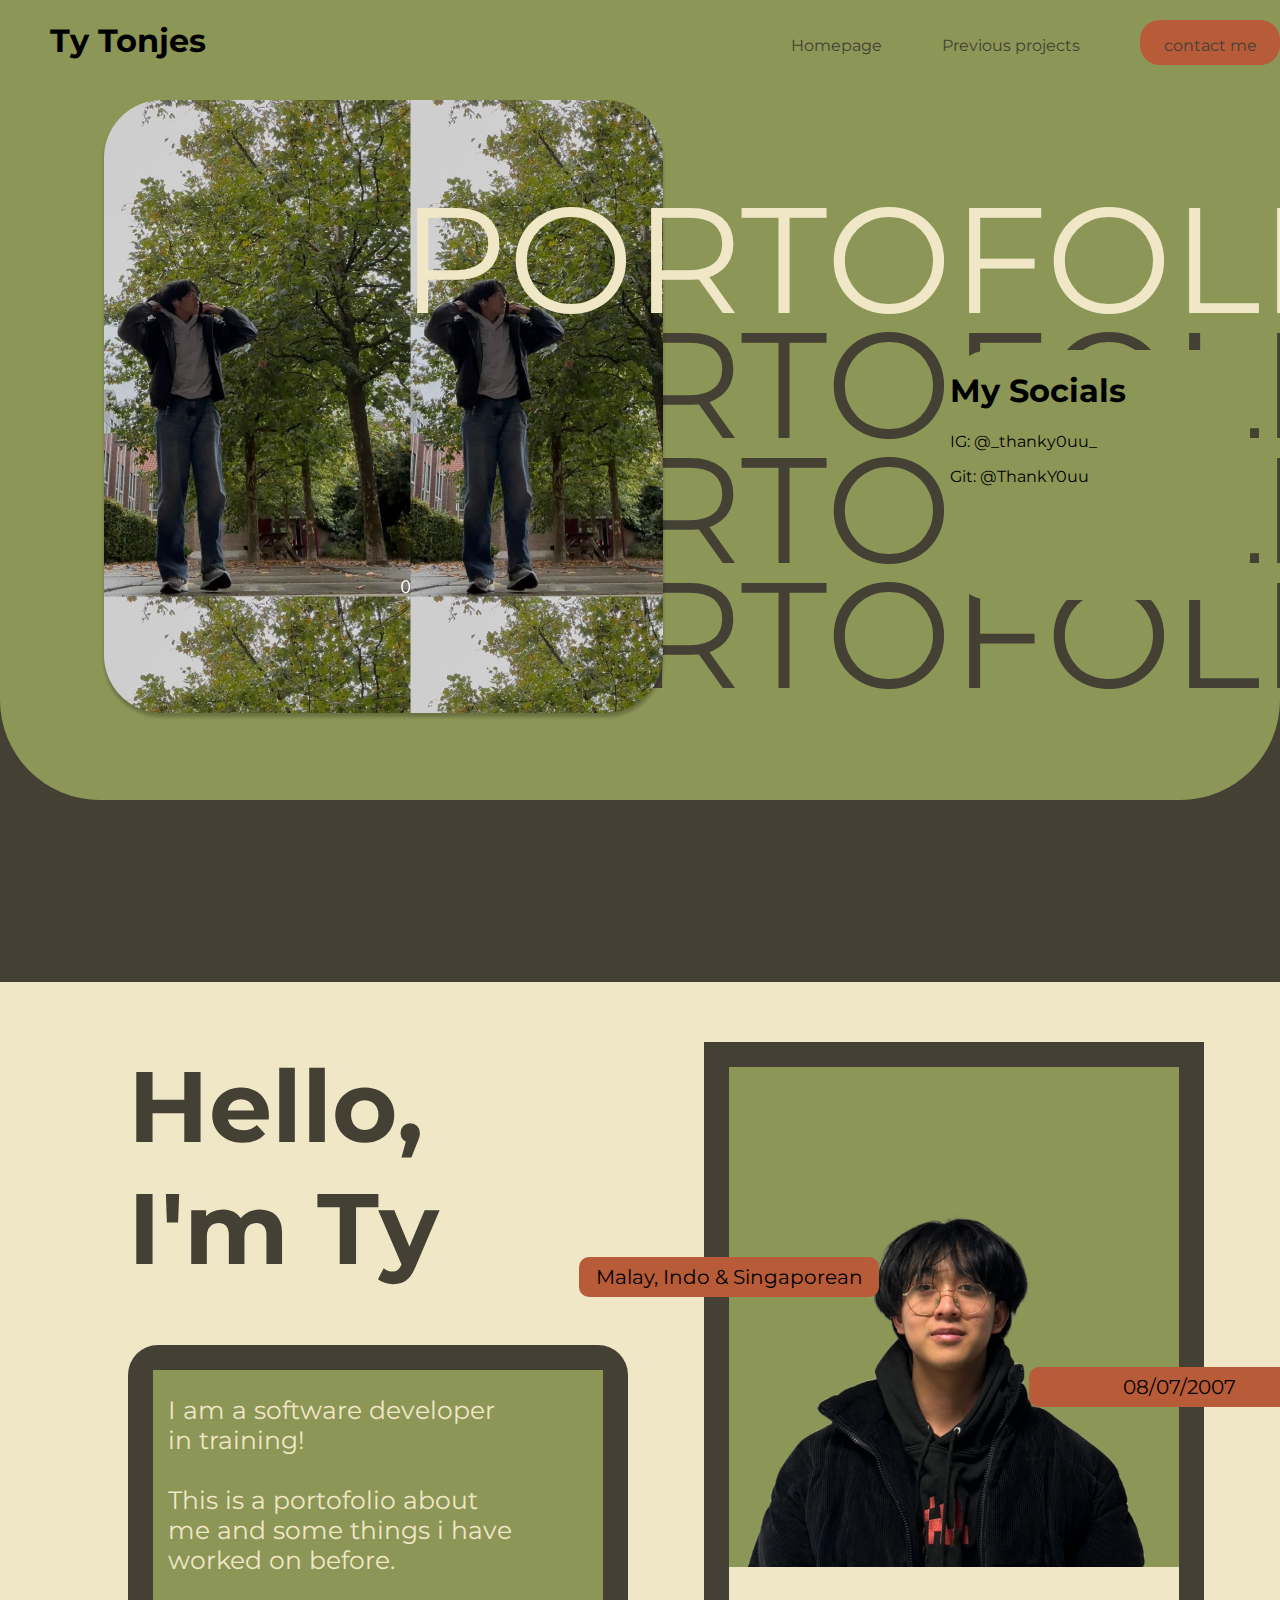
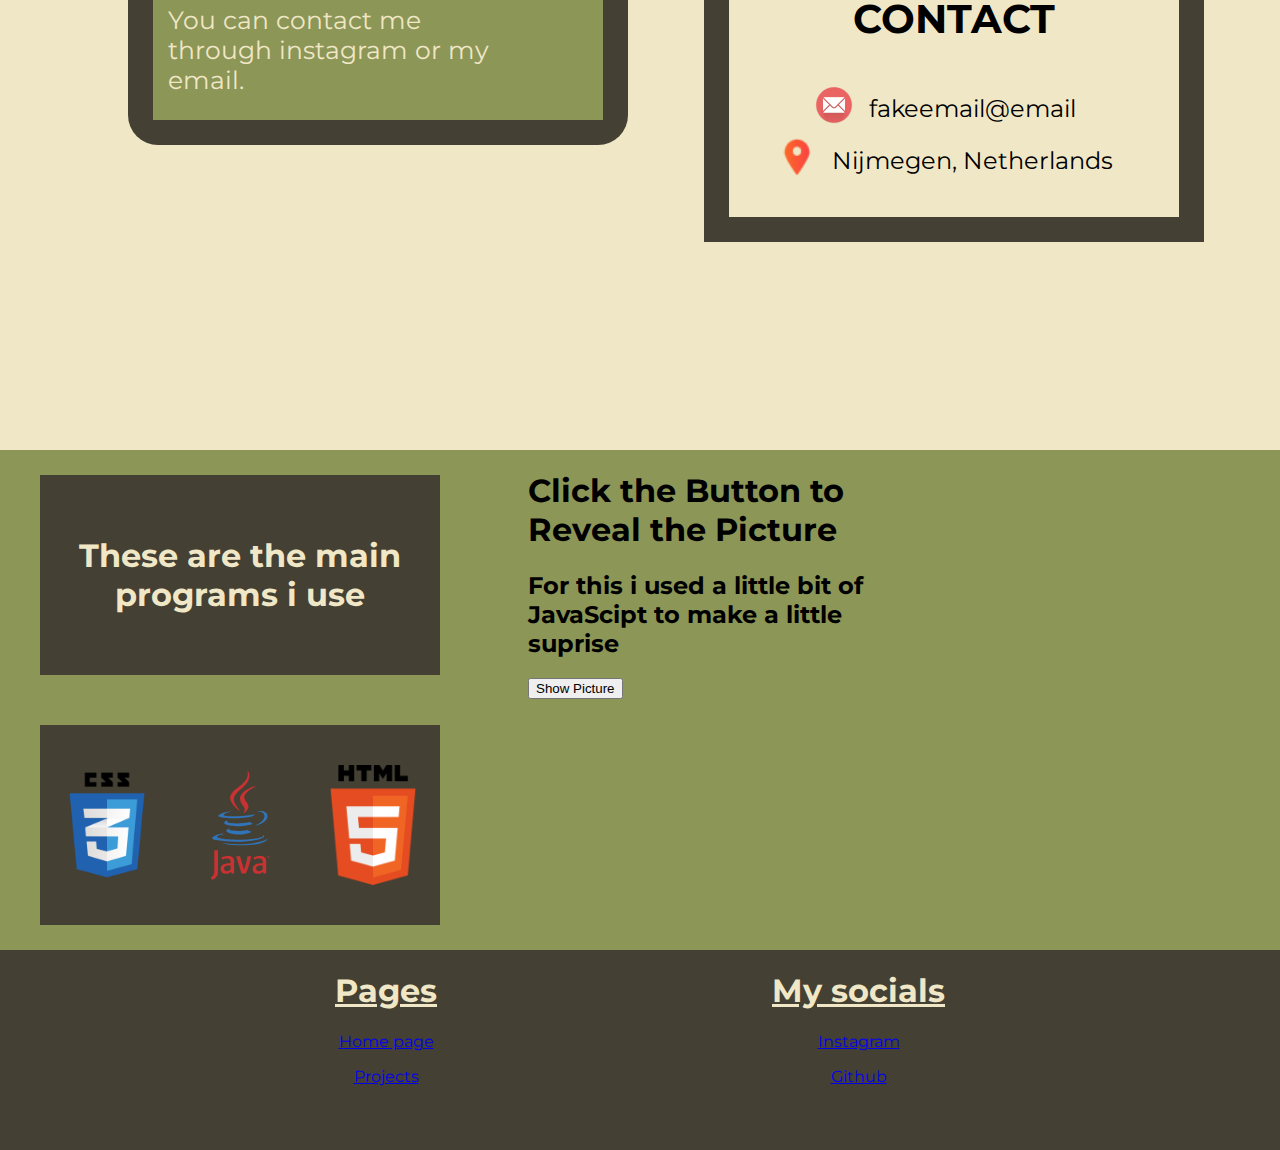
==== index.html @ f1e043d8 "cool changes" ====
<!DOCTYPE html>
<html lang="en">

<head>
    <title> hoofd pagina </title>
    <link rel="stylesheet" href="css/portofolio.css">
    <link href="https://fonts.googleapis.com/css2?family=Jacques+Francois&display=swap" rel="stylesheet">
    <link href='https://fonts.googleapis.com/css?family=Montserrat' rel='stylesheet'>
</head>


<body>
    <header>
        <div class="header-background">
            <div class="buttons">
                <div class="home-button">
                    <h1>Ty Tonjes</h1>
                </div>
                <div class="links">
                    <div class="links-pages">
                        <a href="index.html">
                            <p>Homepage</p>
                        </a>


                        <a href="projects.html">
                            <p>Previous projects</p>
                        </a>
                        <div class="contact-link">
                            <a href="contact.html">
                                <p>contact me</p>
                            </a>
                        </div>

                    </div>
                </div>
            </div>
            <div class="fit-midden">
                <p class="portofol text1">PORTOFOLIO</p>
                <img class="img-header" src="fotos/headerfoto.png" alt="">
                <p class="portofol text2">PORTOFOLIO</p>
                <p class="portofol text3">PORTOFOLIO</p>
                <p class="portofol text4">PORTOFOLIO</p>
                <div class="porto-contact">
                    <h1>My Socials</h1>
                    <p>IG: @_thanky0uu_</p>
                    <p>Git: @ThankY0uu</p>
                </div>
            </div>
            <div class="grijs-blok"></div>
    </header>
    <div class="onder">
        <div class="description">
            <div class="hello">
                <h1 class="hello-text">Hello, I'm Ty</h1>
            </div>
            <div class="about-me-box">
                <div class="about-me">
                    <div class="about-me-text">
                        <p class="about-me-move">
                            I am a software developer in training! <br><br>
                            This is a portofolio about me and some things
                            i have worked on before.<br> <br>

                            You can contact me through instagram or my email.
                        </p>
                    </div>
                </div>
            </div>
        </div>
        <div class="contact-form">
            <div class="contact-box">

                <div class="contact-picture">
                    <div class="contact-picture-me"><img src="fotos/me.png" alt="foto van mij"></div>
                    <div class="age contact-extra">08/07/2007
                    </div>
                    <div class="ethnicity contact-extra"> Malay, Indo & Singaporean
                    </div>
                </div>
                <div class="contact-info">
                    <h1>CONTACT</h1>
                    <div class="con">
                        <img src="fotos/image 11.png" alt="">
                        <p class="cont">fakeemail@email</p>
                    </div>
                    <div class="con conbodem">
                        <img src="fotos/image 10.png" alt="">
                        <p class="cont">Nijmegen, Netherlands</p>
                    </div>
                </div>
            </div>
        </div>
    </div>
    <div class="specialty">
        <div class="program">
            <div class="programmas-shape">
                <div class="programmas p-text">
                    <h1>These are the main programs i use</h1>
                </div>
                <div class="programmas p-img">
                    <img src="fotos/css logo.png" alt="picture of CSS">
                    <img src="fotos/java-logo-svg-vector.svg " alt="picture of Java">
                    <img src="fotos/HTML5_logo_and_wordmark.svg.png " alt="picture of HTML5">


                </div>
            </div>
        </div>
        <div class="picture-suprise">
            <h1>Click the Button to Reveal the Picture</h1>
            <h2>For this i used a little bit of JavaScipt to make a little suprise</h2>
            <button id="toggle-Button">Show Picture</button>

        </div>
         <img id="my-image" src="fotos/Image (1).jpg" alt="A placeholder image">

    </div>
    <footer>
        <div class="footer-shape">
            <div class="pages">
                <h1>Pages</h1>
                <a href="index.html">
                    <p class="link-footer">Home page</p>
                </a>

                <a href="projects.html">
                    <p class="link-footer">Projects</p>
                </a>
            </div>
            <div class="socials">
                <h1>My socials</h1>
                <a href="https://www.instagram.com/_thanky0uu_/">
                    <p class="link-footer">Instagram</p>
                </a>
                <a href="https://github.com/ThankY0uu">
                    <p class="link-footer">Github</p>
                </a>

            </div>
        </div>
    </footer>

</body>
<script>
    // Get references to the button and image
    const button = document.getElementById('toggle-Button');
    const image = document.getElementById('my-image');

    // Add an event listener to the button
    button.addEventListener('click', () => {
        if (image.style.display === 'none' || image.style.display === '') {
            // Show the image
            image.style.display = 'block';
            button.textContent = 'Hide Picture';
        } else {
            // Hide the image
            image.style.display = 'none';
            button.textContent = 'Show Picture';
        }
    });
</script>

</html>
---- css/portofolio.css ----
/*universal code*/
body {
    background-color: #F0E7C6;
    margin: 0;
    font-family: 'montserrat';

}



a:hover {
    color: #B85B39;
    text-decoration: dashed;
}

.links-pages a:visited {
    color: #444034;

}

.links-pages a:hover {
    color: #B85B39;

}

footer h1 {
    text-decoration: underline;

}

footer a:visited {
    color: #F0E7C6;

}

footer a:hover {
    color: #B85B39;

}

.buttons {
    display: flex;
    width: auto;
    justify-content: space-between;

}

.links {
    display: flex;

    width: auto;
    padding-top: 20px;
}

.home-button {
    padding-left: 50px;
}

.links-pages {
    justify-content: flex-end;
    display: flex;
    gap: 60px;
    color: #444034;
}

.links-pages a:link {
    color: #444034;
    text-decoration: none;
}

.contact-link {
    width: 140px;
    height: 15px;
    padding-bottom: 30px;
    background-color: #B85B39;
    justify-content: center;
    display: flex;
    border-radius: 20px;
}

.contact-link a:link {
    color: #444034;
}

.contact-link a:hover {
    color: #8C9657;
}

.header-background {
    background-color: #8C9657;
    width: 100%;
    height: 800px;
    z-index: 1;
    border-bottom-left-radius: 100px;
    border-bottom-right-radius: 100px;
}

.contact-page {
    height: 100px;
    border-bottom-left-radius: 10px;
    border-bottom-right-radius: 10px;
}

.grijs-blok {
    background-color: #444034;
    width: 100%;
    height: 300px;
    position: relative;
    left: 0px;
    top: 600px;
    z-index: -1;
}

.img-header {
    position: absolute;
    left: 100px;
    top: 100px;
    z-index: 1;
}

.conbodem {
    position: relative;
    bottom: 25px;
}

.portofol {
    font-style: normal;
    font-weight: 400;
    font-size: 150px;
    line-height: 169px;
    color: #444034;
}

.contact-extra {
    width: 300px;
    height: 40px;
    background-color: #B85B39;
    border-radius: 10px;
    font-size: 20px;
    align-items: center;
    display: flex;
    justify-content: center;
}

.porto-contact {
    position: absolute;
    left: 950px;
    top: 350px;
    background-color: #8C9657;
    width: 300px;
    height: 250px;
    z-index: 3;
    border-radius: 40px;
}

.text2 {
    position: absolute;
    left: 400px;
    top: 150px;
}

.text3 {
    position: absolute;
    left: 400px;
    top: 275px;
}

.text4 {
    position: absolute;
    left: 400px;
    top: 400px;
}


.text1 {
    color: #F0E7C6;
    position: absolute;
    left: 400px;
    top: 25px;
    z-index: 2;
}

.link-footer a:link {
    color: #F0E7C6;
    text-decoration: none;
}

.footer-shape {
    height: 200px;
    width: auto;
    background-color: #444034;
    display: flex;
    justify-content: space-evenly;
    text-align: center;
}

footer {
    font-family: 'montserrat';
    color: #F0E7C6;
}

/*voor de hoofd pagina alleen*/

.description {
    justify-content: center;
    padding-top: 10%;
    width: 10%;
    padding-left: 10%;
}

.onder {
    padding-top: 50px;
    height: 1200px;
    width: 100%;
    display: flex;
}

.hello {
    width: 400px;
    height: 300px;
    color: #444034;

}

.hello-text {
    font-size: 100px;
}



.contact-form {
    padding-left: 35%;
    padding-top: 15%;
}

.contact-box {
    width: 500px;
    height: 800px;
    background-color: #444034;
    display: flex;
    justify-content: center;
    flex-direction: column;
    align-items: center;
}

.contact-picture {
    padding-bottom: 50px;
    width: 450px;
    height: 450px;
    background-color: #8C9657;
}

.contact-info {
    width: 450px;
    height: 250px;
    background-color: #F0E7C6;
    text-align: center;
    font-size: 20px;
    font-family: 'montserrat';
}

.con {
    display: flex;
    gap: 15px;
    font-size: 24px;
    justify-content: center;
    padding-right: 19px;
    font-family: 'montserrat';

}

.con img {
    width: 40px;
    height: 40px;
    justify-content: center;
    align-items: center;
    padding-top: 15px;
}


.age {
    position: relative;
    bottom: 100px;
    left: 300px;
}

.ethnicity {
    position: relative;
    bottom: 250px;
    right: 150px;
}

.about-me-move {
    padding-left: 15px;
    width: 350px;
    height: 300px;
}

.about-me-text {
    background-color: #8C9657;
    width: 450px;
    height: 350px;

}

.about-me {
    width: 500px;
    height: 400px;
    background-color: #444034;
    display: flex;
    justify-content: center;
    flex-direction: column;
    align-items: center;
    border-radius: 30px;
}

.about-me-text {
    color: #F0E7C6;
    font-size: 25px;
    justify-content: center;

}

.specialty {
    width: 100%;
    height: 500px;
    background-color: #8C9657;
    display: flex;
    
}

.programs {
    padding-left: 20%;
    padding-top: 10%;

}

.contact-picture-me {
    position: relative;
    top: 100px;
    justify-content: center;
    display: flex;
    align-items: flex-end;
}

.contact-picture-me img {
    height: 400px;
    width: auto;
}

.programmas-shape {
    display: flex;
    padding-left: 10%;

    width: 50%;
    height: 500px;
    flex-direction: column;
    justify-content: space-around;
}

.p-text {
    display: flex;
    justify-content: center;
    align-items: center;
    text-align: center;
    color: #F0E7C6;
}

.p-img {
    display: flex;
    justify-content: space-around;
    align-items: center;

}

.p-img img {
    width: 120px;
    height: 120px;
}
.picture-suprise{
    padding-left: 10%;
    width: 400px;
    height: 200px;
}
.programmas {
    width: 400px;
    height: 200px;
    background-color: #444034;
}

#my-image {
    display: none;
    /* Initially hide the image */
    width: 300px;
    /* Adjust the image size as needed */
    height: auto;
}

/* voor previous project*/
.projecten-onder {
    padding-top: 175px;
    display: flex;
    flex-direction: column;
    justify-content: center;
    text-align: center;
    gap: 100px;
}

.projects-school-img {
    padding-top: 20px;
    width: 600px;
    height: 300px;
    gap: 50px;
}

.projects-school-img-distance {
    justify-content: space-evenly;
}

.school-dis {
    display: flex;
}

.titel-project {
    padding-top: 80px;
    font-size: 50px;
}

.text-personal-size {
    width: 1500px;
    justify-content: center;
    display: flex;
}

.text-personal {
    width: 800px;
    font-size: 20px;

}

.foto-description {
    display: flex;
    flex-direction: column;
    align-items: center;
}

.text-school {
    text-align: center;
    width: 500px;
}

.text-java {
    width: 500px;

}

.java-projects {
    padding-bottom: 100px;
}


/*contact page*/
.contact-forms {
    display: flex;
    width: 100%;
    height: 800px;
    justify-content: center;
}

.contact-text {
    margin-top: 50px;
    text-align: center;
    font-size: 40px;
}

.send-a-mail-box {
    height: 650px;
    width: 800px;
    background-color: #444034;
    justify-content: center;
    text-align: center;
    border-radius: 30px;
    margin-left: 30px;
}

.send-a-mail-text {
    padding-top: 30px;
    color: #F0E7C6;
}

.your-email-send-a-post {
    width: 245px;
    height: 20px;
    background-color: #F0E7C6;
    border-width: 1px;
    border-style: solid;
    border-color: black;
}

.your-message {
    resize: none;
    width: 500px;
    height: 400px;
    background-color: #F0E7C6;
    border-width: 1px;
    border-style: solid;
    border-color: black;
}

#contact {
    background-color: #F0E7C6;
    border-width: 1px;
    border-style: solid;
    border-color: black;
    width: 506px;

}

.send-button {
    width: 100px;
    height: 20px;
    background-color: #F0E7C6;
    border-width: 1px;
    border-style: solid;
    border-color: black;
}

@media only screen and (max-width: 400px) {}
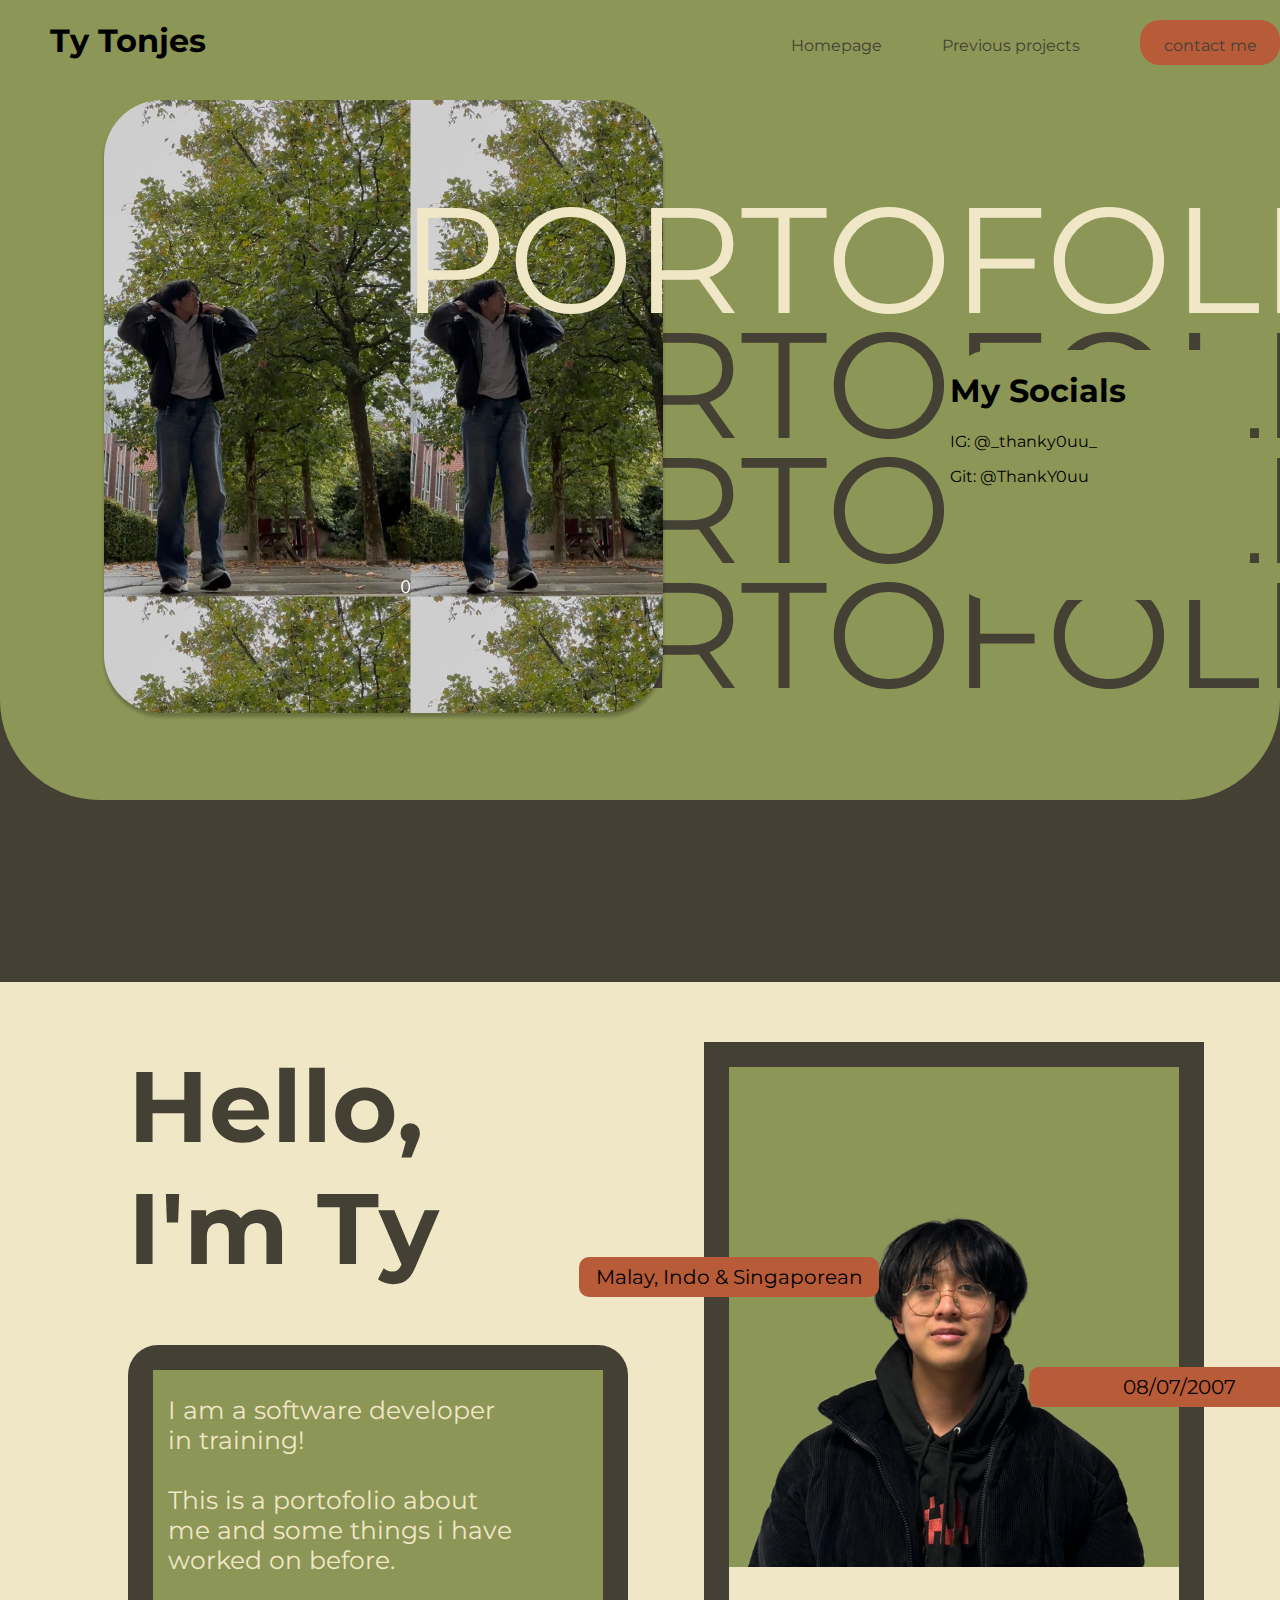
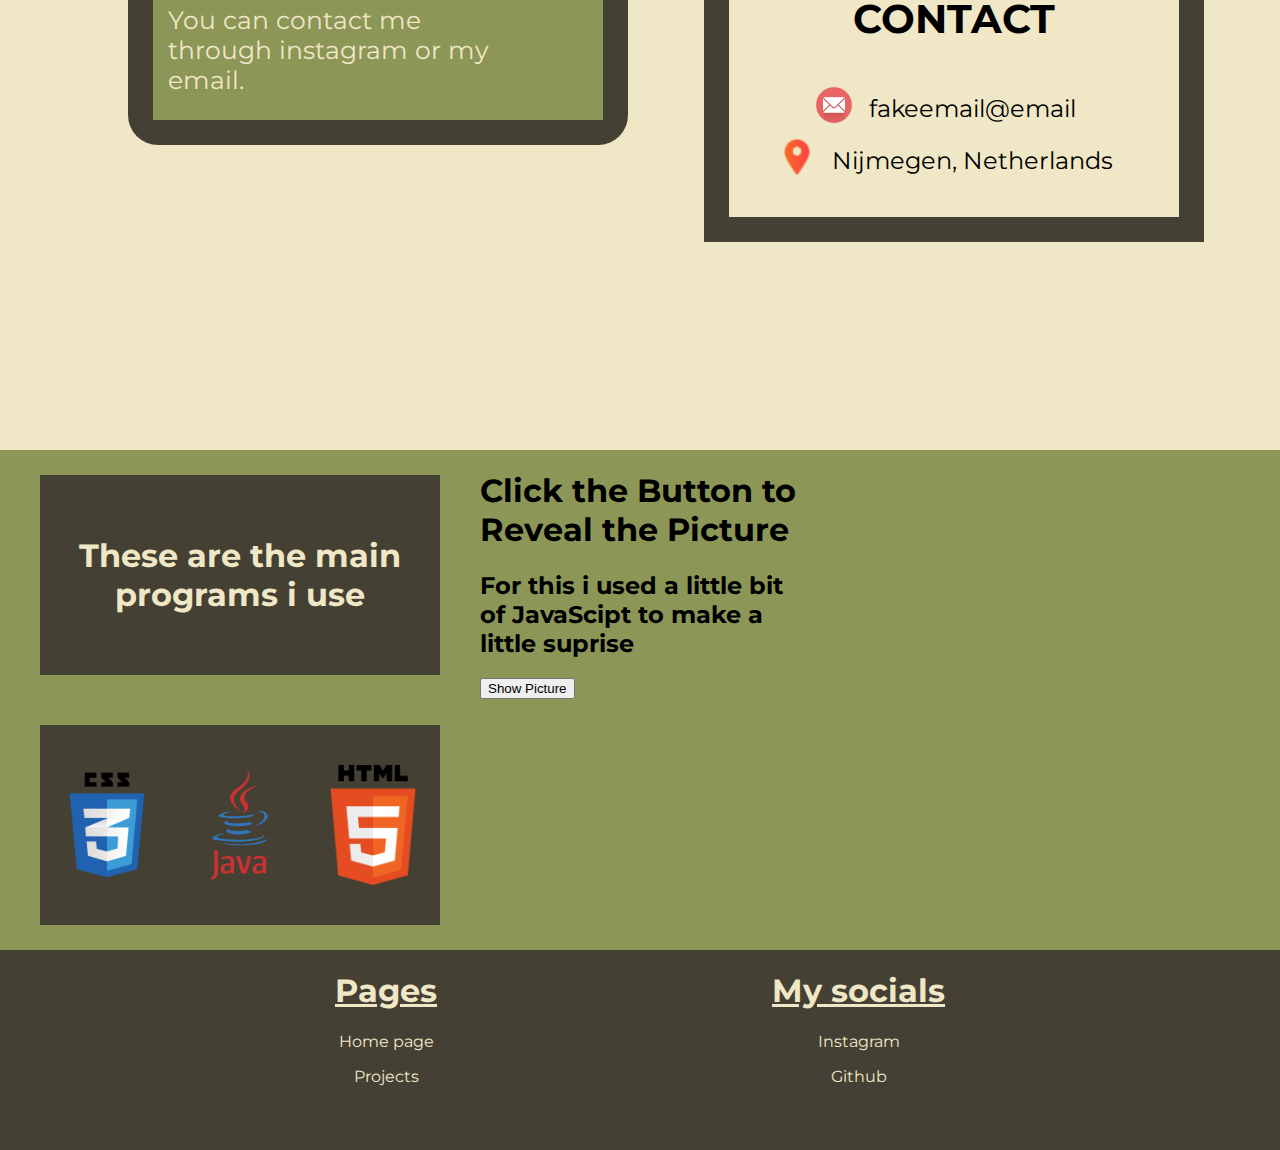
==== commit 00749faa: "commentary toegevoegd" ====
--- a/index.html
+++ b/index.html
@@ -10,8 +10,12 @@
 
 
 <body>
+    <!--hier begint de header-->
     <header>
+
+
         <div class="header-background">
+            <!--dit gaat over de link bar in de header-->
             <div class="buttons">
                 <div class="home-button">
                     <h1>Ty Tonjes</h1>
@@ -35,6 +39,9 @@
                     </div>
                 </div>
             </div>
+            <!--hier eindigt het-->
+            <!--dit gaat over de indeling van de header van de fotos-->
+
             <div class="fit-midden">
                 <p class="portofol text1">PORTOFOLIO</p>
                 <img class="img-header" src="fotos/headerfoto.png" alt="">
@@ -48,8 +55,13 @@
                 </div>
             </div>
             <div class="grijs-blok"></div>
+            <!--hier eindigt het-->
+
     </header>
-    <div class="onder">
+    <!--hier eindigt de header-->
+    <!--hier begint de main van de page-->
+
+    <main class="onder">
         <div class="description">
             <div class="hello">
                 <h1 class="hello-text">Hello, I'm Ty</h1>
@@ -91,34 +103,45 @@
                 </div>
             </div>
         </div>
-    </div>
+    </main>
+    <!--hier eindigt de main-->
+    <!--hier begint de showcase van de page-->
+
     <div class="specialty">
-        <div class="program">
-            <div class="programmas-shape">
-                <div class="programmas p-text">
-                    <h1>These are the main programs i use</h1>
-                </div>
-                <div class="programmas p-img">
-                    <img src="fotos/css logo.png" alt="picture of CSS">
-                    <img src="fotos/java-logo-svg-vector.svg " alt="picture of Java">
-                    <img src="fotos/HTML5_logo_and_wordmark.svg.png " alt="picture of HTML5">
+        <div class="specialty-fit">
+            <div class="program">
+                <div class="programmas-shape">
+                    <div class="programmas p-text">
+                        <h1>These are the main programs i use</h1>
+                    </div>
+                    <div class="programmas p-img">
+                        <img src="fotos/css logo.png" alt="picture of CSS">
+                        <img src="fotos/java-logo-svg-vector.svg " alt="picture of Java">
+                        <img src="fotos/HTML5_logo_and_wordmark.svg.png " alt="picture of HTML5">
 
 
+                    </div>
                 </div>
             </div>
+            <div class="picture-suprise">
+                <h1>Click the Button to Reveal the Picture</h1>
+                <h2>For this i used a little bit of JavaScipt to make a little suprise</h2>
+                <button id="toggle-Button">Show Picture</button>
+
+            </div>
+            <div>
+                <img id="my-image" src="fotos/Image (1).jpg" alt="A placeholder image">
+            </div>
         </div>
-        <div class="picture-suprise">
-            <h1>Click the Button to Reveal the Picture</h1>
-            <h2>For this i used a little bit of JavaScipt to make a little suprise</h2>
-            <button id="toggle-Button">Show Picture</button>
+    </div>
+    <!--hier eindigt de showcase-->
+    <!--hier begint de footer-->
 
-        </div>
-         <img id="my-image" src="fotos/Image (1).jpg" alt="A placeholder image">
-
-    </div>
     <footer>
         <div class="footer-shape">
             <div class="pages">
+                <!--dit zijn de links-->
+
                 <h1>Pages</h1>
                 <a href="index.html">
                     <p class="link-footer">Home page</p>
@@ -140,21 +163,22 @@
             </div>
         </div>
     </footer>
+    <!--hier eindigt de footer-->
 
 </body>
+    <!--dit is de javascript die ik gebruikt hebt, ik vond het op google-->
+
 <script>
-    // Get references to the button and image
     const button = document.getElementById('toggle-Button');
     const image = document.getElementById('my-image');
 
-    // Add an event listener to the button
     button.addEventListener('click', () => {
         if (image.style.display === 'none' || image.style.display === '') {
-            // Show the image
+            //dit laat de foto zien
             image.style.display = 'block';
             button.textContent = 'Hide Picture';
         } else {
-            // Hide the image
+            //dit laat de foto verstoppen
             image.style.display = 'none';
             button.textContent = 'Show Picture';
         }
--- a/css/portofolio.css
+++ b/css/portofolio.css
@@ -5,8 +5,7 @@
     font-family: 'montserrat';
 
 }
-
-
+/*dit is voor alle links*/
 
 a:hover {
     color: #B85B39;
@@ -51,6 +50,7 @@
     width: auto;
     padding-top: 20px;
 }
+/*dit is voor alle links*/
 
 .home-button {
     padding-left: 50px;
@@ -179,8 +179,7 @@
     top: 25px;
     z-index: 2;
 }
-
-.link-footer a:link {
+a:link {
     color: #F0E7C6;
     text-decoration: none;
 }
@@ -225,9 +224,6 @@
 .hello-text {
     font-size: 100px;
 }
-
-
-
 .contact-form {
     padding-left: 35%;
     padding-top: 15%;
@@ -328,6 +324,10 @@
     display: flex;
     
 }
+.specialty-fit{
+    display: flex;
+    justify-content: space-;
+}
 
 .programs {
     padding-left: 20%;
@@ -387,12 +387,10 @@
     height: 200px;
     background-color: #444034;
 }
-
+/*dit is alleen voor de javascript*/
 #my-image {
     display: none;
-    /* Initially hide the image */
     width: 300px;
-    /* Adjust the image size as needed */
     height: auto;
 }
 
@@ -525,4 +523,7 @@
     border-color: black;
 }
 
-@media only screen and (max-width: 400px) {}+@media only screen and (max-width: 400px) {
+    /*ik had geen tijd hier voor, en ik snapte het ook niet*/
+
+}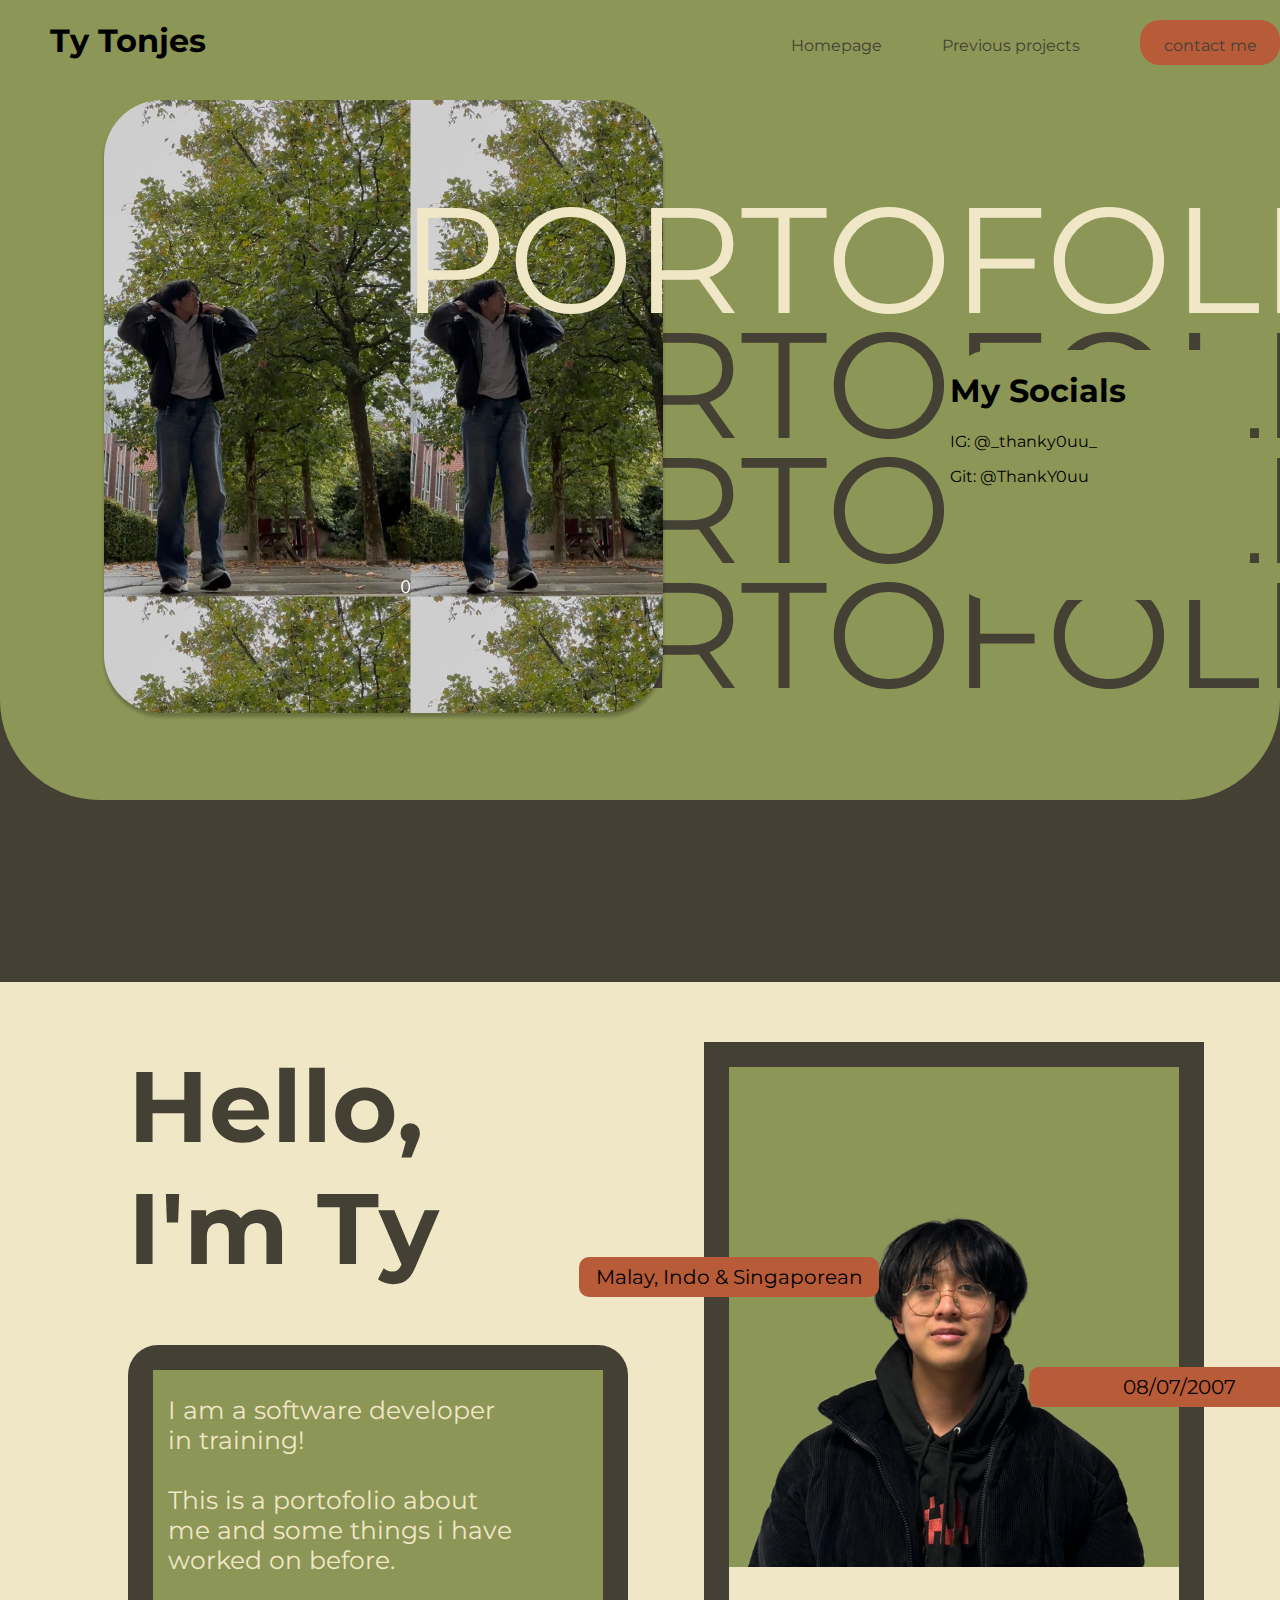
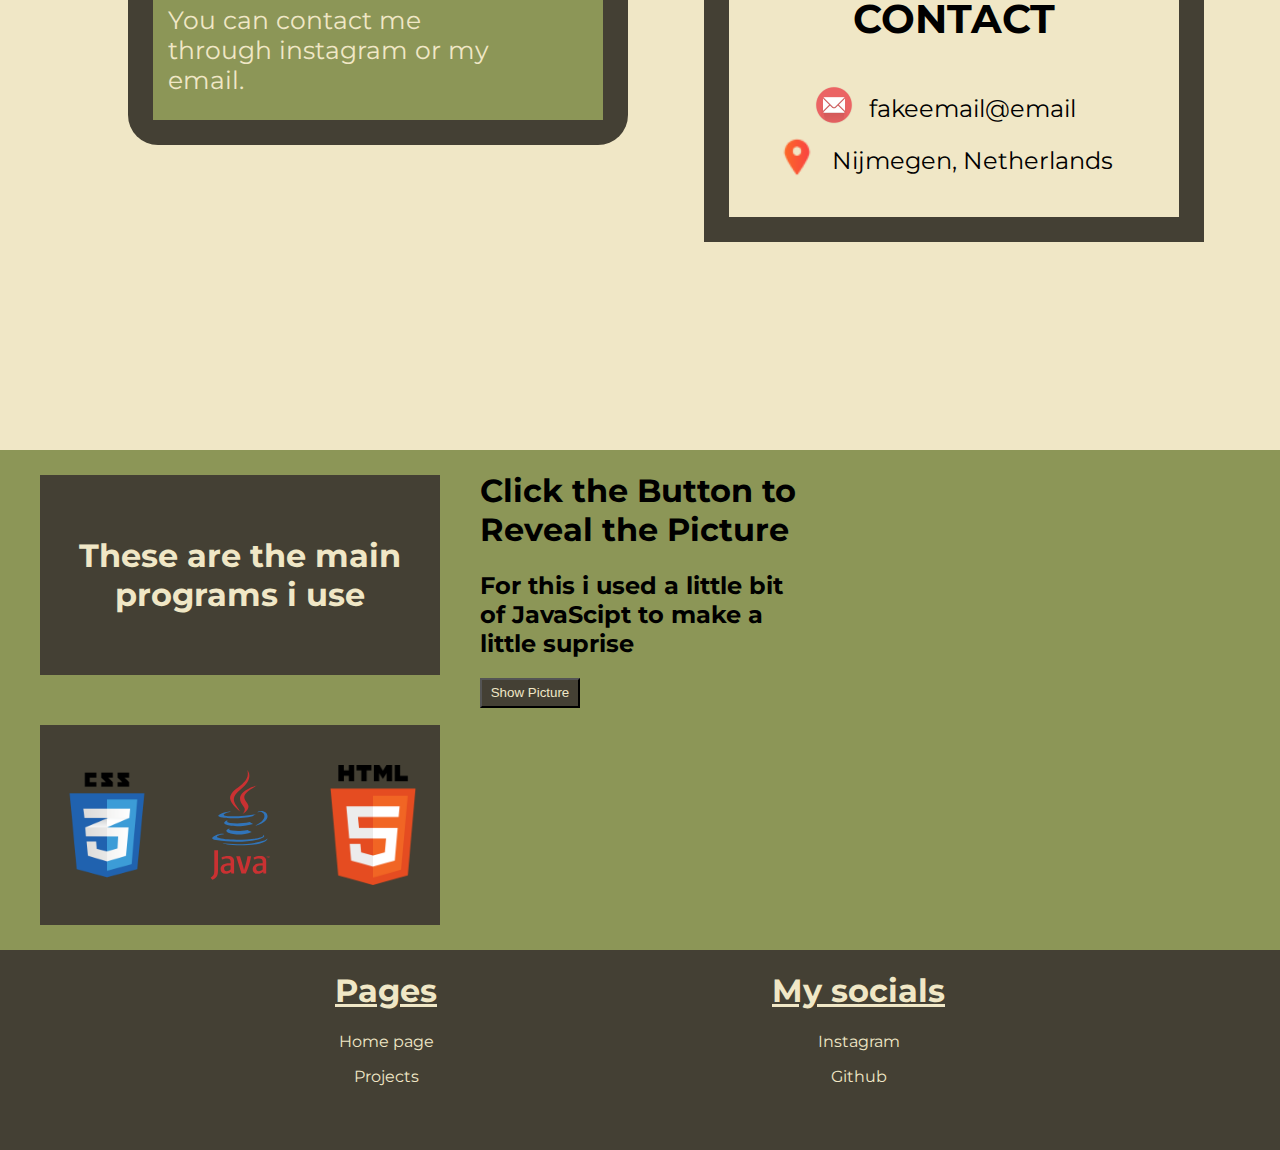
==== commit 97cb9e7c: "verbetring llast" ====
--- a/index.html
+++ b/index.html
@@ -126,16 +126,16 @@
             <div class="picture-suprise">
                 <h1>Click the Button to Reveal the Picture</h1>
                 <h2>For this i used a little bit of JavaScipt to make a little suprise</h2>
-                <button id="toggle-Button">Show Picture</button>
+                <button id="toggle-button">Show Picture</button>
 
             </div>
-            <div>
+            
                 <img id="my-image" src="fotos/Image (1).jpg" alt="A placeholder image">
-            </div>
+            
         </div>
     </div>
     <!--hier eindigt de showcase-->
-    <!--hier begint de footer-->
+        <!--hier begint de footer-->
 
     <footer>
         <div class="footer-shape">
@@ -169,7 +169,7 @@
     <!--dit is de javascript die ik gebruikt hebt, ik vond het op google-->
 
 <script>
-    const button = document.getElementById('toggle-Button');
+    const button = document.getElementById('toggle-button');
     const image = document.getElementById('my-image');
 
     button.addEventListener('click', () => {
--- a/css/portofolio.css
+++ b/css/portofolio.css
@@ -393,6 +393,12 @@
     width: 300px;
     height: auto;
 }
+#toggle-button{
+    width: 100px;
+    height: 30px;
+    background-color: #444034;
+    color: #F0E7C6;
+}
 
 /* voor previous project*/
 .projecten-onder {
